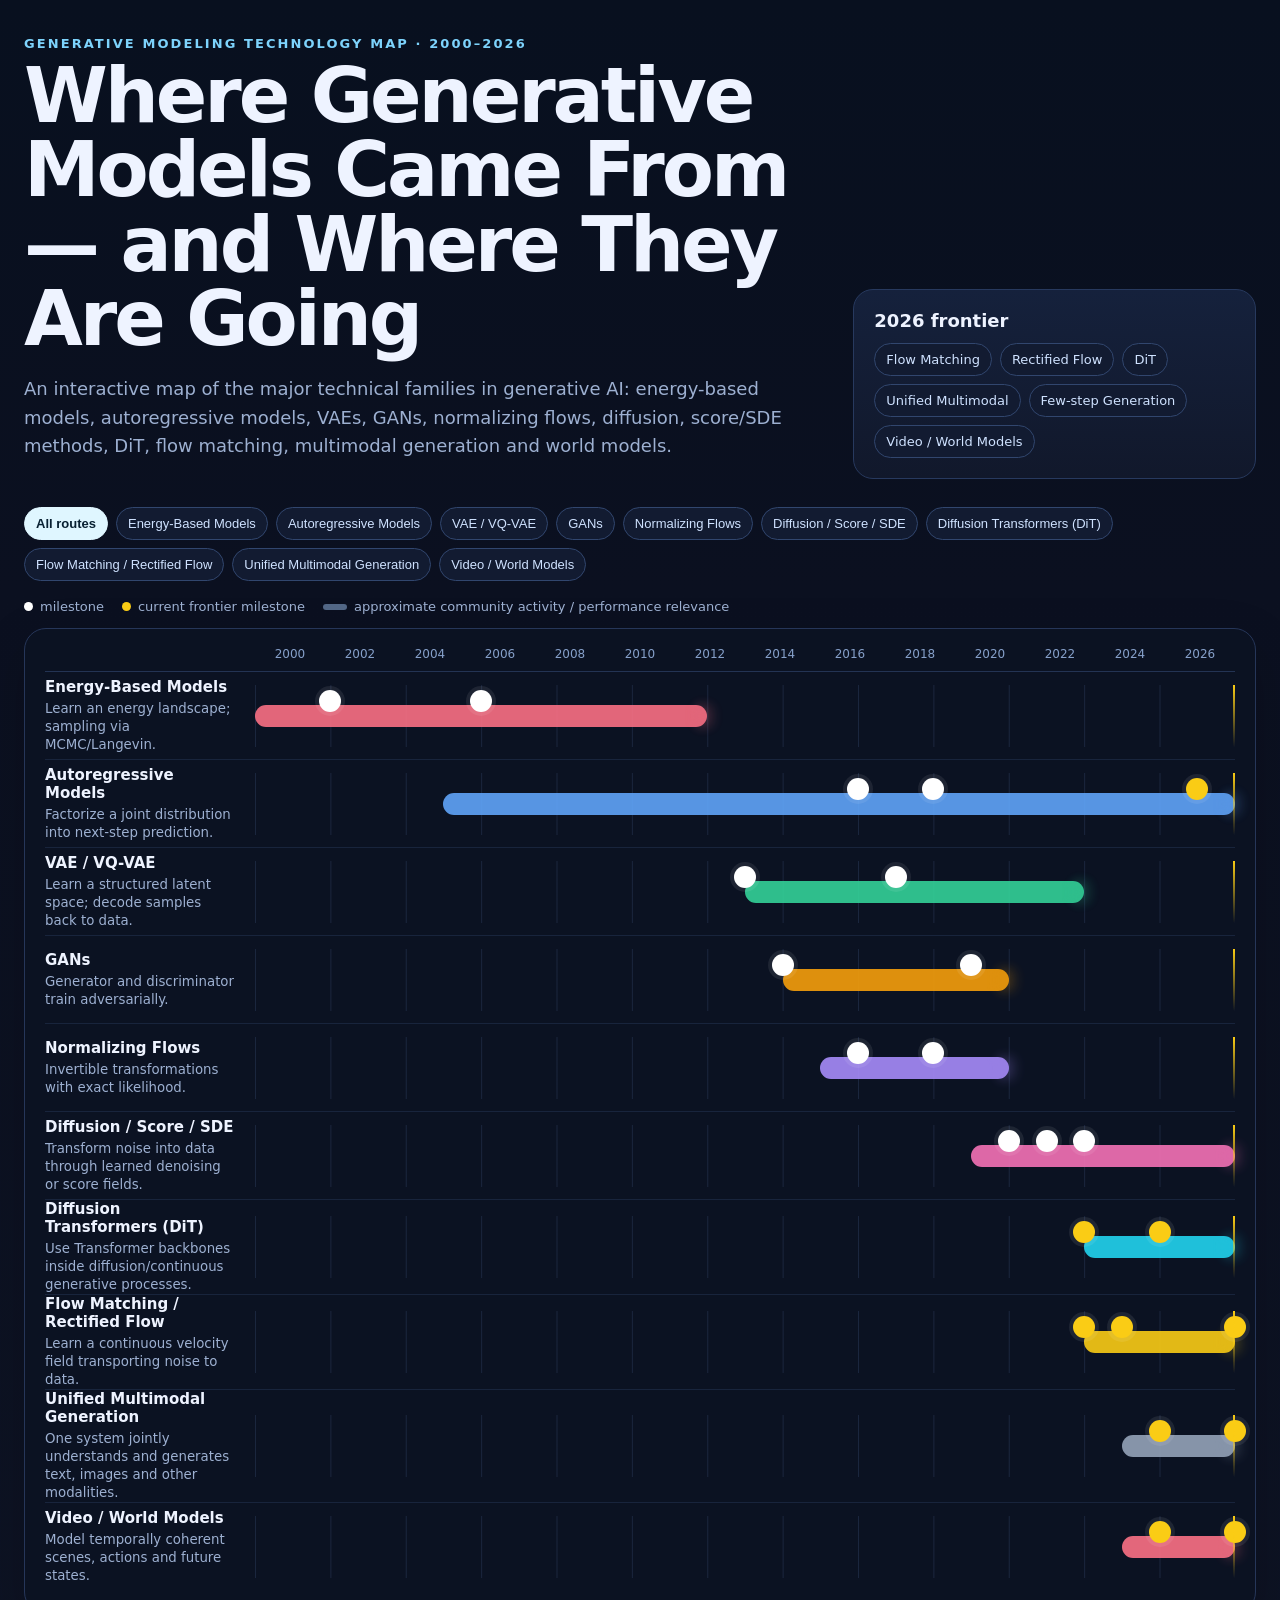
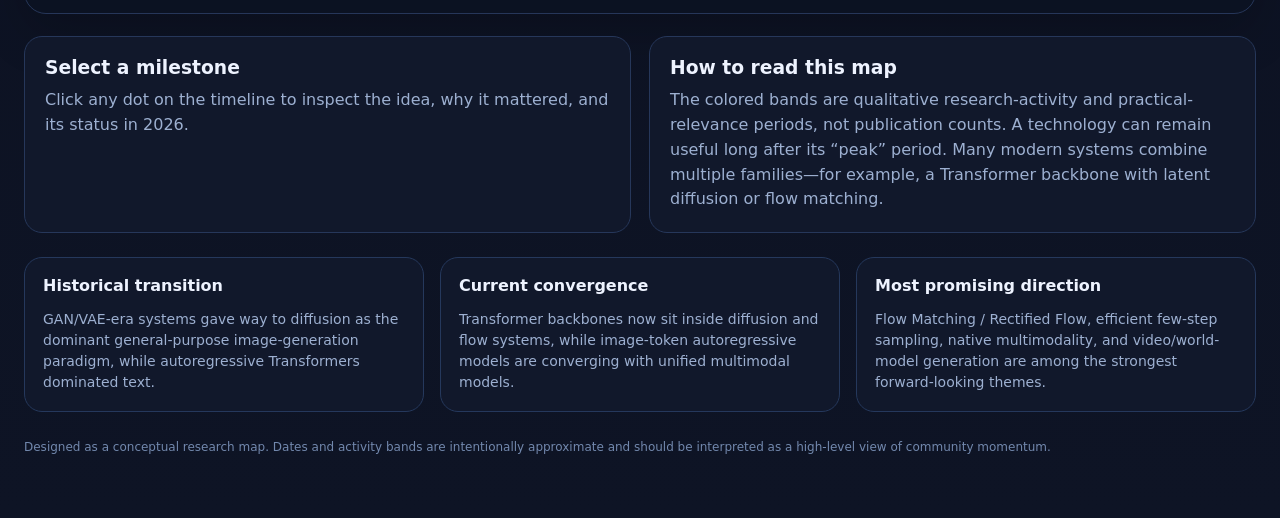
==== index.html @ 9d6b296e "Add interactive generative models timeline" ====
<!doctype html>
<html lang="en">
<head>
<meta charset="utf-8">
<meta name="viewport" content="width=device-width, initial-scale=1">
<title>Generative Models Timeline</title>
<meta name="description" content="Interactive timeline of generative modeling techniques from early energy-based models to diffusion, flow matching, multimodal generation and world models.">
<style>
:root{
  --bg:#0b1020;--panel:#11182b;--panel2:#172138;--text:#eef3ff;--muted:#9db0d1;--line:#2b3b61;--accent:#7dd3fc;
  --c1:#60a5fa;--c2:#34d399;--c3:#f59e0b;--c4:#f472b6;--c5:#a78bfa;--c6:#fb7185;--c7:#22d3ee;--c8:#facc15;
}
*{box-sizing:border-box}
body{margin:0;font-family:Inter,ui-sans-serif,system-ui,-apple-system,BlinkMacSystemFont,"Segoe UI",sans-serif;background:linear-gradient(180deg,#08101f,#0b1020 28%,#0e1425);color:var(--text)}
a{color:inherit}
.shell{max-width:1380px;margin:auto;padding:36px 24px 64px}
.hero{display:grid;grid-template-columns:1.6fr .8fr;gap:24px;align-items:end;margin-bottom:28px}
.kicker{font-size:13px;text-transform:uppercase;letter-spacing:.16em;color:var(--accent);font-weight:800}
h1{font-size:clamp(38px,6vw,76px);line-height:.98;margin:8px 0 14px;letter-spacing:-.04em}
.sub{max-width:800px;color:var(--muted);font-size:18px;line-height:1.6}
.frontier{background:linear-gradient(180deg,#15213c,#11182b);border:1px solid #27395e;border-radius:20px;padding:20px}
.frontier h2{margin:0 0 12px;font-size:18px}
.tags,.filters{display:flex;flex-wrap:wrap;gap:8px}
.tag,.filter{border:1px solid #31466e;background:#121b31;color:#cfe2ff;border-radius:999px;padding:8px 11px;font-size:13px}
.filter{cursor:pointer}
.filter.active{background:#dff6ff;color:#082032;border-color:#dff6ff;font-weight:700}
.legend{margin:18px 0 14px;display:flex;gap:18px;flex-wrap:wrap;color:var(--muted);font-size:13px}
.legend span{display:inline-flex;align-items:center;gap:7px}
.dot{width:9px;height:9px;border-radius:50%;background:#fff}.dash{width:24px;height:6px;border-radius:5px;background:#526786}.hot{background:#facc15}
.timeline-wrap{overflow-x:auto;border:1px solid #263659;border-radius:22px;background:rgba(12,19,35,.82);box-shadow:0 18px 50px rgba(0,0,0,.18)}
.timeline{min-width:1120px;padding:18px 20px 22px}
.years{display:grid;grid-template-columns:210px repeat(14,1fr);gap:0;color:#86a0ca;font-size:12px;border-bottom:1px solid #233353;padding-bottom:10px}
.year{text-align:center}
.row{display:grid;grid-template-columns:210px 1fr;align-items:center;min-height:88px;border-bottom:1px solid rgba(50,70,110,.35)}
.row:last-child{border-bottom:none}
.family{padding-right:18px}
.family strong{display:block;font-size:15px}
.family small{color:var(--muted);line-height:1.35;display:block;margin-top:4px}
.track{position:relative;height:62px;background-image:linear-gradient(to right,rgba(77,101,150,.24) 1px,transparent 1px);background-size:calc(100% / 13) 100%}
.band{position:absolute;top:20px;height:22px;border-radius:999px;opacity:.9}
.band::after{content:"";position:absolute;right:-10px;top:0;width:20px;height:22px;background:linear-gradient(90deg,currentColor,transparent);filter:blur(6px);opacity:.45}
.node{position:absolute;top:5px;transform:translateX(-50%);border:0;background:#fff;color:#0b1020;border-radius:999px;width:22px;height:22px;font-size:0;cursor:pointer;box-shadow:0 0 0 4px rgba(255,255,255,.08)}
.node:hover,.node:focus{outline:2px solid var(--accent);outline-offset:3px}
.node.hot{background:#facc15}
.nowline{position:absolute;right:0;top:0;bottom:0;width:2px;background:linear-gradient(#facc15,transparent)}
.detail{margin-top:22px;display:grid;grid-template-columns:1fr 1fr;gap:18px}
.card{background:var(--panel);border:1px solid #26375a;border-radius:18px;padding:20px}
.card h3{margin:0 0 10px}
.card p{color:var(--muted);line-height:1.55;margin:0}
.meta{margin-top:12px;font-size:13px;color:#b8c8e5}
.status{display:inline-block;padding:5px 8px;border-radius:8px;background:#1b2a48;margin-right:6px}
.bottom{margin-top:24px;display:grid;grid-template-columns:repeat(3,1fr);gap:16px}
.metric{background:var(--panel);border:1px solid #25385c;border-radius:18px;padding:18px}
.metric b{font-size:16px}.metric p{font-size:14px;color:var(--muted);line-height:1.5;margin-bottom:0}
footer{margin-top:28px;color:#7288ad;font-size:12px}
@media(max-width:800px){.hero,.detail,.bottom{grid-template-columns:1fr}.shell{padding:24px 14px 48px}}
</style>
</head>
<body>
<div class="shell">
<section class="hero">
  <div>
    <div class="kicker">Generative Modeling Technology Map · 2000–2026</div>
    <h1>Where Generative Models Came From — and Where They Are Going</h1>
    <p class="sub">An interactive map of the major technical families in generative AI: energy-based models, autoregressive models, VAEs, GANs, normalizing flows, diffusion, score/SDE methods, DiT, flow matching, multimodal generation and world models.</p>
  </div>
  <aside class="frontier">
    <h2>2026 frontier</h2>
    <div class="tags">
      <span class="tag">Flow Matching</span><span class="tag">Rectified Flow</span><span class="tag">DiT</span>
      <span class="tag">Unified Multimodal</span><span class="tag">Few-step Generation</span><span class="tag">Video / World Models</span>
    </div>
  </aside>
</section>

<div class="filters" id="filters"></div>
<div class="legend">
  <span><i class="dot"></i> milestone</span>
  <span><i class="dot hot"></i> current frontier milestone</span>
  <span><i class="dash"></i> approximate community activity / performance relevance</span>
</div>

<div class="timeline-wrap">
  <div class="timeline">
    <div class="years"><div></div><div class="year">2000</div><div class="year">2002</div><div class="year">2004</div><div class="year">2006</div><div class="year">2008</div><div class="year">2010</div><div class="year">2012</div><div class="year">2014</div><div class="year">2016</div><div class="year">2018</div><div class="year">2020</div><div class="year">2022</div><div class="year">2024</div><div class="year">2026</div></div>
    <div id="rows"></div>
  </div>
</div>

<section class="detail">
  <div class="card" id="detailCard">
    <h3>Select a milestone</h3>
    <p>Click any dot on the timeline to inspect the idea, why it mattered, and its status in 2026.</p>
  </div>
  <div class="card">
    <h3>How to read this map</h3>
    <p>The colored bands are qualitative research-activity and practical-relevance periods, not publication counts. A technology can remain useful long after its “peak” period. Many modern systems combine multiple families—for example, a Transformer backbone with latent diffusion or flow matching.</p>
  </div>
</section>

<section class="bottom">
  <div class="metric"><b>Historical transition</b><p>GAN/VAE-era systems gave way to diffusion as the dominant general-purpose image-generation paradigm, while autoregressive Transformers dominated text.</p></div>
  <div class="metric"><b>Current convergence</b><p>Transformer backbones now sit inside diffusion and flow systems, while image-token autoregressive models are converging with unified multimodal models.</p></div>
  <div class="metric"><b>Most promising direction</b><p>Flow Matching / Rectified Flow, efficient few-step sampling, native multimodality, and video/world-model generation are among the strongest forward-looking themes.</p></div>
</section>

<footer>Designed as a conceptual research map. Dates and activity bands are intentionally approximate and should be interpreted as a high-level view of community momentum.</footer>
</div>

<script>
const START=2000, END=2026;
const families=[
 {id:"ebm",name:"Energy-Based Models",desc:"Learn an energy landscape; sampling via MCMC/Langevin.",color:"var(--c6)",start:2000,end:2012,fade:2018,events:[
   [2002,"Energy-Based Learning","Early deep generative modeling centered on assigning low energy to plausible data and higher energy elsewhere.","Historical foundation"],
   [2006,"Restricted Boltzmann Machines","RBMs became a practical building block in early deep generative learning.","Historical peak"]
 ]},
 {id:"ar",name:"Autoregressive Models",desc:"Factorize a joint distribution into next-step prediction.",color:"var(--c1)",start:2005,end:2026,events:[
   [2016,"PixelCNN / PixelRNN","Autoregressive density estimation became competitive for images via pixel-by-pixel likelihood modeling.","Active"],
   [2018,"Transformer generation","Transformer-based next-token prediction became the dominant scaling path for language generation.","Dominant in text"],
   [2025,"Unified multimodal AR","Images can be represented as tokens and generated within a shared multimodal autoregressive framework.","Frontier"]
 ]},
 {id:"vae",name:"VAE / VQ-VAE",desc:"Learn a structured latent space; decode samples back to data.",color:"var(--c2)",start:2013,end:2022,fade:2026,events:[
   [2013,"Variational Autoencoder","VAEs introduced scalable amortized variational inference for deep latent-variable models.","Mature"],
   [2017,"VQ-VAE","Discrete latent codes made image tokenization practical and connected latent models to autoregressive Transformers.","Still foundational"]
 ]},
 {id:"gan",name:"GANs",desc:"Generator and discriminator train adversarially.",color:"var(--c3)",start:2014,end:2020,fade:2024,events:[
   [2014,"GAN","Adversarial training created a new path to high-fidelity sample generation.","Historical breakthrough"],
   [2019,"StyleGAN","Style-based generators pushed controllable, photorealistic face synthesis to a new level.","Mature / specialized"]
 ]},
 {id:"nf",name:"Normalizing Flows",desc:"Invertible transformations with exact likelihood.",color:"var(--c5)",start:2015,end:2020,fade:2024,events:[
   [2016,"RealNVP","Coupling layers made exact-likelihood flows practical for images.","Mature"],
   [2018,"Glow","Invertible 1×1 convolutions improved expressivity and image synthesis quality.","Mature"]
 ]},
 {id:"diff",name:"Diffusion / Score / SDE",desc:"Transform noise into data through learned denoising or score fields.",color:"var(--c4)",start:2019,end:2026,events:[
   [2020,"DDPM","Denoising Diffusion Probabilistic Models made diffusion a major generative paradigm.","Major breakthrough"],
   [2021,"Score-based SDE","Score modeling and stochastic differential equations unified diffusion-like generative dynamics.","Highly influential"],
   [2022,"Latent Diffusion","Moving denoising into latent space enabled efficient high-resolution text-to-image systems.","Mainstream"]
 ]},
 {id:"dit",name:"Diffusion Transformers (DiT)",desc:"Use Transformer backbones inside diffusion/continuous generative processes.",color:"var(--c7)",start:2022,end:2026,events:[
   [2022,"DiT","Transformer backbones replaced U-Nets in a scalable diffusion architecture.","Frontier backbone"],
   [2024,"Large-scale DiT systems","Scaling laws and multimodal conditioning made DiT-style architectures central to modern image/video generation.","Hot"]
 ]},
 {id:"flow",name:"Flow Matching / Rectified Flow",desc:"Learn a continuous velocity field transporting noise to data.",color:"var(--c8)",start:2022,end:2026,events:[
   [2022,"Flow Matching","Continuous transport objectives offered a direct alternative to classical diffusion training.","Fast-growing"],
   [2023,"Rectified Flow","Straighter probability paths and ODE generation highlighted efficiency and simpler transport geometry.","Very hot"],
   [2026,"Flow-centric generation","Flow-based training and sampling are now a major frontier for image, video and multimodal generation.","Current frontier"]
 ]},
 {id:"multi",name:"Unified Multimodal Generation",desc:"One system jointly understands and generates text, images and other modalities.",color:"#94a3b8",start:2023,end:2026,events:[
   [2024,"Native multimodal generation","Understanding, editing and generation increasingly move into shared multimodal models.","Frontier"],
   [2026,"Unified generative agents","Generation is becoming part of general multimodal reasoning and tool-using systems.","Emerging frontier"]
 ]},
 {id:"world",name:"Video / World Models",desc:"Model temporally coherent scenes, actions and future states.",color:"#fb7185",start:2023,end:2026,events:[
   [2024,"Foundation video generation","Longer, higher-fidelity video generation became a major application frontier.","Hot"],
   [2026,"World-model direction","Generative models increasingly target interactive environments, simulation and action-conditioned futures.","Current frontier"]
 ]}
];

const filters=document.getElementById("filters");
const rows=document.getElementById("rows");
const detail=document.getElementById("detailCard");

function pct(y){return ((y-START)/(END-START))*100}
function statusHot(s){return /frontier|hot|fast-growing/i.test(s)}

function render(filter="all"){
 rows.innerHTML="";
 families.forEach(f=>{
   if(filter!=="all" && f.id!==filter) return;
   const row=document.createElement("div");row.className="row";
   const fam=document.createElement("div");fam.className="family";
   fam.innerHTML="<strong>"+f.name+"</strong><small>"+f.desc+"</small>";
   const tr=document.createElement("div");tr.className="track";
   const band=document.createElement("div");band.className="band";
   band.style.left=pct(f.start)+"%";band.style.width=(pct(f.end)-pct(f.start))+"%";band.style.background=f.color;band.style.color=f.color;
   tr.appendChild(band);
   f.events.forEach(e=>{
     const b=document.createElement("button");b.className="node"+(statusHot(e[3])?" hot":"");b.style.left=pct(e[0])+"%";
     b.setAttribute("aria-label",e[1]+" ("+e[0]+")");
     b.addEventListener("click",()=>showDetail(f,e));
     tr.appendChild(b);
   });
   const now=document.createElement("div");now.className="nowline";tr.appendChild(now);
   row.appendChild(fam);row.appendChild(tr);rows.appendChild(row);
 });
}

function showDetail(f,e){
 detail.innerHTML="<h3>"+e[1]+" · "+e[0]+"</h3><p>"+e[2]+"</p><div class='meta'><span class='status'>"+f.name+"</span><span class='status'>"+e[3]+"</span></div>";
}

const all=document.createElement("button");all.className="filter active";all.textContent="All routes";all.addEventListener("click",()=>selectFilter(all,"all"));filters.appendChild(all);
families.forEach(f=>{const b=document.createElement("button");b.className="filter";b.textContent=f.name;b.addEventListener("click",()=>selectFilter(b,f.id));filters.appendChild(b)});
function selectFilter(btn,id){document.querySelectorAll(".filter").forEach(x=>x.classList.remove("active"));btn.classList.add("active");render(id)}
render();
</script>
</body>
</html>
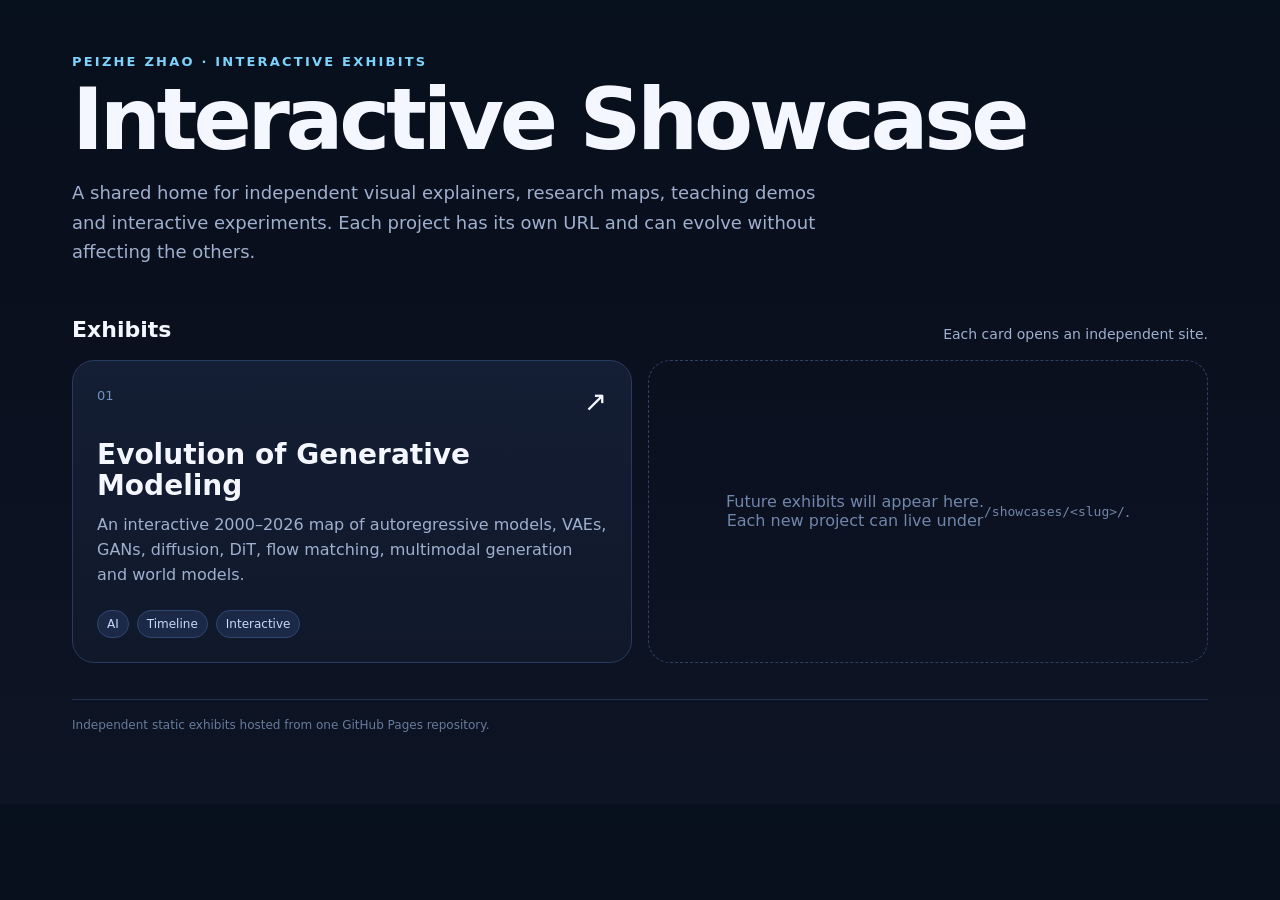
==== commit 4840bec0: "Turn root page into general interactive showcase hub" ====
--- a/index.html
+++ b/index.html
@@ -3,195 +3,37 @@
 <head>
 <meta charset="utf-8">
 <meta name="viewport" content="width=device-width, initial-scale=1">
-<title>Generative Models Timeline</title>
-<meta name="description" content="Interactive timeline of generative modeling techniques from early energy-based models to diffusion, flow matching, multimodal generation and world models.">
+<title>Interactive Showcase</title>
+<meta name="description" content="A collection of independent interactive visualizations, explainers, demos and research showcases.">
 <style>
-:root{
-  --bg:#0b1020;--panel:#11182b;--panel2:#172138;--text:#eef3ff;--muted:#9db0d1;--line:#2b3b61;--accent:#7dd3fc;
-  --c1:#60a5fa;--c2:#34d399;--c3:#f59e0b;--c4:#f472b6;--c5:#a78bfa;--c6:#fb7185;--c7:#22d3ee;--c8:#facc15;
-}
-*{box-sizing:border-box}
-body{margin:0;font-family:Inter,ui-sans-serif,system-ui,-apple-system,BlinkMacSystemFont,"Segoe UI",sans-serif;background:linear-gradient(180deg,#08101f,#0b1020 28%,#0e1425);color:var(--text)}
-a{color:inherit}
-.shell{max-width:1380px;margin:auto;padding:36px 24px 64px}
-.hero{display:grid;grid-template-columns:1.6fr .8fr;gap:24px;align-items:end;margin-bottom:28px}
-.kicker{font-size:13px;text-transform:uppercase;letter-spacing:.16em;color:var(--accent);font-weight:800}
-h1{font-size:clamp(38px,6vw,76px);line-height:.98;margin:8px 0 14px;letter-spacing:-.04em}
-.sub{max-width:800px;color:var(--muted);font-size:18px;line-height:1.6}
-.frontier{background:linear-gradient(180deg,#15213c,#11182b);border:1px solid #27395e;border-radius:20px;padding:20px}
-.frontier h2{margin:0 0 12px;font-size:18px}
-.tags,.filters{display:flex;flex-wrap:wrap;gap:8px}
-.tag,.filter{border:1px solid #31466e;background:#121b31;color:#cfe2ff;border-radius:999px;padding:8px 11px;font-size:13px}
-.filter{cursor:pointer}
-.filter.active{background:#dff6ff;color:#082032;border-color:#dff6ff;font-weight:700}
-.legend{margin:18px 0 14px;display:flex;gap:18px;flex-wrap:wrap;color:var(--muted);font-size:13px}
-.legend span{display:inline-flex;align-items:center;gap:7px}
-.dot{width:9px;height:9px;border-radius:50%;background:#fff}.dash{width:24px;height:6px;border-radius:5px;background:#526786}.hot{background:#facc15}
-.timeline-wrap{overflow-x:auto;border:1px solid #263659;border-radius:22px;background:rgba(12,19,35,.82);box-shadow:0 18px 50px rgba(0,0,0,.18)}
-.timeline{min-width:1120px;padding:18px 20px 22px}
-.years{display:grid;grid-template-columns:210px repeat(14,1fr);gap:0;color:#86a0ca;font-size:12px;border-bottom:1px solid #233353;padding-bottom:10px}
-.year{text-align:center}
-.row{display:grid;grid-template-columns:210px 1fr;align-items:center;min-height:88px;border-bottom:1px solid rgba(50,70,110,.35)}
-.row:last-child{border-bottom:none}
-.family{padding-right:18px}
-.family strong{display:block;font-size:15px}
-.family small{color:var(--muted);line-height:1.35;display:block;margin-top:4px}
-.track{position:relative;height:62px;background-image:linear-gradient(to right,rgba(77,101,150,.24) 1px,transparent 1px);background-size:calc(100% / 13) 100%}
-.band{position:absolute;top:20px;height:22px;border-radius:999px;opacity:.9}
-.band::after{content:"";position:absolute;right:-10px;top:0;width:20px;height:22px;background:linear-gradient(90deg,currentColor,transparent);filter:blur(6px);opacity:.45}
-.node{position:absolute;top:5px;transform:translateX(-50%);border:0;background:#fff;color:#0b1020;border-radius:999px;width:22px;height:22px;font-size:0;cursor:pointer;box-shadow:0 0 0 4px rgba(255,255,255,.08)}
-.node:hover,.node:focus{outline:2px solid var(--accent);outline-offset:3px}
-.node.hot{background:#facc15}
-.nowline{position:absolute;right:0;top:0;bottom:0;width:2px;background:linear-gradient(#facc15,transparent)}
-.detail{margin-top:22px;display:grid;grid-template-columns:1fr 1fr;gap:18px}
-.card{background:var(--panel);border:1px solid #26375a;border-radius:18px;padding:20px}
-.card h3{margin:0 0 10px}
-.card p{color:var(--muted);line-height:1.55;margin:0}
-.meta{margin-top:12px;font-size:13px;color:#b8c8e5}
-.status{display:inline-block;padding:5px 8px;border-radius:8px;background:#1b2a48;margin-right:6px}
-.bottom{margin-top:24px;display:grid;grid-template-columns:repeat(3,1fr);gap:16px}
-.metric{background:var(--panel);border:1px solid #25385c;border-radius:18px;padding:18px}
-.metric b{font-size:16px}.metric p{font-size:14px;color:var(--muted);line-height:1.5;margin-bottom:0}
-footer{margin-top:28px;color:#7288ad;font-size:12px}
-@media(max-width:800px){.hero,.detail,.bottom{grid-template-columns:1fr}.shell{padding:24px 14px 48px}}
+:root{--bg:#0a0f1d;--panel:#121a2d;--panel2:#18223a;--text:#f4f7ff;--muted:#9fb0cf;--line:#2a3a60;--accent:#7dd3fc}
+*{box-sizing:border-box}body{margin:0;background:linear-gradient(180deg,#07101d,#0a0f1d 30%,#0d1424);color:var(--text);font-family:Inter,ui-sans-serif,system-ui,-apple-system,BlinkMacSystemFont,"Segoe UI",sans-serif}
+.shell{max-width:1180px;margin:auto;padding:54px 22px 72px}.eyebrow{font-size:13px;letter-spacing:.17em;text-transform:uppercase;color:var(--accent);font-weight:800}
+h1{font-size:clamp(46px,8vw,86px);line-height:.94;letter-spacing:-.05em;margin:10px 0 18px}.lead{max-width:760px;color:var(--muted);font-size:18px;line-height:1.65}
+.bar{display:flex;justify-content:space-between;gap:18px;align-items:end;margin:50px 0 18px}.bar h2{margin:0;font-size:22px}.bar p{margin:0;color:var(--muted);font-size:14px}
+.grid{display:grid;grid-template-columns:repeat(12,1fr);gap:16px}.card{grid-column:span 6;display:block;text-decoration:none;color:inherit;background:linear-gradient(180deg,#141e34,#10182a);border:1px solid #293a61;border-radius:22px;padding:24px;min-height:240px;transition:.18s transform,.18s border-color}
+.card:hover{transform:translateY(-3px);border-color:#4c6b9f}.card .num{color:#7190bd;font-size:13px}.card h3{font-size:28px;line-height:1.1;margin:36px 0 12px}.card p{color:var(--muted);line-height:1.55;margin:0 0 22px}.tags{display:flex;gap:8px;flex-wrap:wrap}.tag{font-size:12px;background:#1b2946;border:1px solid #30476f;border-radius:999px;padding:6px 9px;color:#c9daf8}.arrow{float:right;font-size:28px}
+.empty{grid-column:span 6;border:1px dashed #304264;border-radius:22px;padding:24px;color:#7086aa;display:flex;align-items:center;justify-content:center;min-height:240px;text-align:center}
+footer{margin-top:36px;color:#667b9d;font-size:12px;border-top:1px solid #22314f;padding-top:18px}
+@media(max-width:760px){.card,.empty{grid-column:1/-1}.shell{padding:34px 14px 52px}.bar{align-items:flex-start;flex-direction:column}}
 </style>
 </head>
 <body>
-<div class="shell">
-<section class="hero">
-  <div>
-    <div class="kicker">Generative Modeling Technology Map · 2000–2026</div>
-    <h1>Where Generative Models Came From — and Where They Are Going</h1>
-    <p class="sub">An interactive map of the major technical families in generative AI: energy-based models, autoregressive models, VAEs, GANs, normalizing flows, diffusion, score/SDE methods, DiT, flow matching, multimodal generation and world models.</p>
-  </div>
-  <aside class="frontier">
-    <h2>2026 frontier</h2>
-    <div class="tags">
-      <span class="tag">Flow Matching</span><span class="tag">Rectified Flow</span><span class="tag">DiT</span>
-      <span class="tag">Unified Multimodal</span><span class="tag">Few-step Generation</span><span class="tag">Video / World Models</span>
-    </div>
-  </aside>
+<main class="shell">
+<div class="eyebrow">Peizhe Zhao · Interactive Exhibits</div>
+<h1>Interactive Showcase</h1>
+<p class="lead">A shared home for independent visual explainers, research maps, teaching demos and interactive experiments. Each project has its own URL and can evolve without affecting the others.</p>
+<div class="bar"><h2>Exhibits</h2><p>Each card opens an independent site.</p></div>
+<section class="grid">
+<a class="card" href="./showcases/generative-models-timeline/">
+  <span class="num">01</span><span class="arrow">↗</span>
+  <h3>Evolution of Generative Modeling</h3>
+  <p>An interactive 2000–2026 map of autoregressive models, VAEs, GANs, diffusion, DiT, flow matching, multimodal generation and world models.</p>
+  <div class="tags"><span class="tag">AI</span><span class="tag">Timeline</span><span class="tag">Interactive</span></div>
+</a>
+<div class="empty">Future exhibits will appear here.<br>Each new project can live under <code>/showcases/&lt;slug&gt;/</code>.</div>
 </section>
-
-<div class="filters" id="filters"></div>
-<div class="legend">
-  <span><i class="dot"></i> milestone</span>
-  <span><i class="dot hot"></i> current frontier milestone</span>
-  <span><i class="dash"></i> approximate community activity / performance relevance</span>
-</div>
-
-<div class="timeline-wrap">
-  <div class="timeline">
-    <div class="years"><div></div><div class="year">2000</div><div class="year">2002</div><div class="year">2004</div><div class="year">2006</div><div class="year">2008</div><div class="year">2010</div><div class="year">2012</div><div class="year">2014</div><div class="year">2016</div><div class="year">2018</div><div class="year">2020</div><div class="year">2022</div><div class="year">2024</div><div class="year">2026</div></div>
-    <div id="rows"></div>
-  </div>
-</div>
-
-<section class="detail">
-  <div class="card" id="detailCard">
-    <h3>Select a milestone</h3>
-    <p>Click any dot on the timeline to inspect the idea, why it mattered, and its status in 2026.</p>
-  </div>
-  <div class="card">
-    <h3>How to read this map</h3>
-    <p>The colored bands are qualitative research-activity and practical-relevance periods, not publication counts. A technology can remain useful long after its “peak” period. Many modern systems combine multiple families—for example, a Transformer backbone with latent diffusion or flow matching.</p>
-  </div>
-</section>
-
-<section class="bottom">
-  <div class="metric"><b>Historical transition</b><p>GAN/VAE-era systems gave way to diffusion as the dominant general-purpose image-generation paradigm, while autoregressive Transformers dominated text.</p></div>
-  <div class="metric"><b>Current convergence</b><p>Transformer backbones now sit inside diffusion and flow systems, while image-token autoregressive models are converging with unified multimodal models.</p></div>
-  <div class="metric"><b>Most promising direction</b><p>Flow Matching / Rectified Flow, efficient few-step sampling, native multimodality, and video/world-model generation are among the strongest forward-looking themes.</p></div>
-</section>
-
-<footer>Designed as a conceptual research map. Dates and activity bands are intentionally approximate and should be interpreted as a high-level view of community momentum.</footer>
-</div>
-
-<script>
-const START=2000, END=2026;
-const families=[
- {id:"ebm",name:"Energy-Based Models",desc:"Learn an energy landscape; sampling via MCMC/Langevin.",color:"var(--c6)",start:2000,end:2012,fade:2018,events:[
-   [2002,"Energy-Based Learning","Early deep generative modeling centered on assigning low energy to plausible data and higher energy elsewhere.","Historical foundation"],
-   [2006,"Restricted Boltzmann Machines","RBMs became a practical building block in early deep generative learning.","Historical peak"]
- ]},
- {id:"ar",name:"Autoregressive Models",desc:"Factorize a joint distribution into next-step prediction.",color:"var(--c1)",start:2005,end:2026,events:[
-   [2016,"PixelCNN / PixelRNN","Autoregressive density estimation became competitive for images via pixel-by-pixel likelihood modeling.","Active"],
-   [2018,"Transformer generation","Transformer-based next-token prediction became the dominant scaling path for language generation.","Dominant in text"],
-   [2025,"Unified multimodal AR","Images can be represented as tokens and generated within a shared multimodal autoregressive framework.","Frontier"]
- ]},
- {id:"vae",name:"VAE / VQ-VAE",desc:"Learn a structured latent space; decode samples back to data.",color:"var(--c2)",start:2013,end:2022,fade:2026,events:[
-   [2013,"Variational Autoencoder","VAEs introduced scalable amortized variational inference for deep latent-variable models.","Mature"],
-   [2017,"VQ-VAE","Discrete latent codes made image tokenization practical and connected latent models to autoregressive Transformers.","Still foundational"]
- ]},
- {id:"gan",name:"GANs",desc:"Generator and discriminator train adversarially.",color:"var(--c3)",start:2014,end:2020,fade:2024,events:[
-   [2014,"GAN","Adversarial training created a new path to high-fidelity sample generation.","Historical breakthrough"],
-   [2019,"StyleGAN","Style-based generators pushed controllable, photorealistic face synthesis to a new level.","Mature / specialized"]
- ]},
- {id:"nf",name:"Normalizing Flows",desc:"Invertible transformations with exact likelihood.",color:"var(--c5)",start:2015,end:2020,fade:2024,events:[
-   [2016,"RealNVP","Coupling layers made exact-likelihood flows practical for images.","Mature"],
-   [2018,"Glow","Invertible 1×1 convolutions improved expressivity and image synthesis quality.","Mature"]
- ]},
- {id:"diff",name:"Diffusion / Score / SDE",desc:"Transform noise into data through learned denoising or score fields.",color:"var(--c4)",start:2019,end:2026,events:[
-   [2020,"DDPM","Denoising Diffusion Probabilistic Models made diffusion a major generative paradigm.","Major breakthrough"],
-   [2021,"Score-based SDE","Score modeling and stochastic differential equations unified diffusion-like generative dynamics.","Highly influential"],
-   [2022,"Latent Diffusion","Moving denoising into latent space enabled efficient high-resolution text-to-image systems.","Mainstream"]
- ]},
- {id:"dit",name:"Diffusion Transformers (DiT)",desc:"Use Transformer backbones inside diffusion/continuous generative processes.",color:"var(--c7)",start:2022,end:2026,events:[
-   [2022,"DiT","Transformer backbones replaced U-Nets in a scalable diffusion architecture.","Frontier backbone"],
-   [2024,"Large-scale DiT systems","Scaling laws and multimodal conditioning made DiT-style architectures central to modern image/video generation.","Hot"]
- ]},
- {id:"flow",name:"Flow Matching / Rectified Flow",desc:"Learn a continuous velocity field transporting noise to data.",color:"var(--c8)",start:2022,end:2026,events:[
-   [2022,"Flow Matching","Continuous transport objectives offered a direct alternative to classical diffusion training.","Fast-growing"],
-   [2023,"Rectified Flow","Straighter probability paths and ODE generation highlighted efficiency and simpler transport geometry.","Very hot"],
-   [2026,"Flow-centric generation","Flow-based training and sampling are now a major frontier for image, video and multimodal generation.","Current frontier"]
- ]},
- {id:"multi",name:"Unified Multimodal Generation",desc:"One system jointly understands and generates text, images and other modalities.",color:"#94a3b8",start:2023,end:2026,events:[
-   [2024,"Native multimodal generation","Understanding, editing and generation increasingly move into shared multimodal models.","Frontier"],
-   [2026,"Unified generative agents","Generation is becoming part of general multimodal reasoning and tool-using systems.","Emerging frontier"]
- ]},
- {id:"world",name:"Video / World Models",desc:"Model temporally coherent scenes, actions and future states.",color:"#fb7185",start:2023,end:2026,events:[
-   [2024,"Foundation video generation","Longer, higher-fidelity video generation became a major application frontier.","Hot"],
-   [2026,"World-model direction","Generative models increasingly target interactive environments, simulation and action-conditioned futures.","Current frontier"]
- ]}
-];
-
-const filters=document.getElementById("filters");
-const rows=document.getElementById("rows");
-const detail=document.getElementById("detailCard");
-
-function pct(y){return ((y-START)/(END-START))*100}
-function statusHot(s){return /frontier|hot|fast-growing/i.test(s)}
-
-function render(filter="all"){
- rows.innerHTML="";
- families.forEach(f=>{
-   if(filter!=="all" && f.id!==filter) return;
-   const row=document.createElement("div");row.className="row";
-   const fam=document.createElement("div");fam.className="family";
-   fam.innerHTML="<strong>"+f.name+"</strong><small>"+f.desc+"</small>";
-   const tr=document.createElement("div");tr.className="track";
-   const band=document.createElement("div");band.className="band";
-   band.style.left=pct(f.start)+"%";band.style.width=(pct(f.end)-pct(f.start))+"%";band.style.background=f.color;band.style.color=f.color;
-   tr.appendChild(band);
-   f.events.forEach(e=>{
-     const b=document.createElement("button");b.className="node"+(statusHot(e[3])?" hot":"");b.style.left=pct(e[0])+"%";
-     b.setAttribute("aria-label",e[1]+" ("+e[0]+")");
-     b.addEventListener("click",()=>showDetail(f,e));
-     tr.appendChild(b);
-   });
-   const now=document.createElement("div");now.className="nowline";tr.appendChild(now);
-   row.appendChild(fam);row.appendChild(tr);rows.appendChild(row);
- });
-}
-
-function showDetail(f,e){
- detail.innerHTML="<h3>"+e[1]+" · "+e[0]+"</h3><p>"+e[2]+"</p><div class='meta'><span class='status'>"+f.name+"</span><span class='status'>"+e[3]+"</span></div>";
-}
-
-const all=document.createElement("button");all.className="filter active";all.textContent="All routes";all.addEventListener("click",()=>selectFilter(all,"all"));filters.appendChild(all);
-families.forEach(f=>{const b=document.createElement("button");b.className="filter";b.textContent=f.name;b.addEventListener("click",()=>selectFilter(b,f.id));filters.appendChild(b)});
-function selectFilter(btn,id){document.querySelectorAll(".filter").forEach(x=>x.classList.remove("active"));btn.classList.add("active");render(id)}
-render();
-</script>
+<footer>Independent static exhibits hosted from one GitHub Pages repository.</footer>
+</main>
 </body>
 </html>
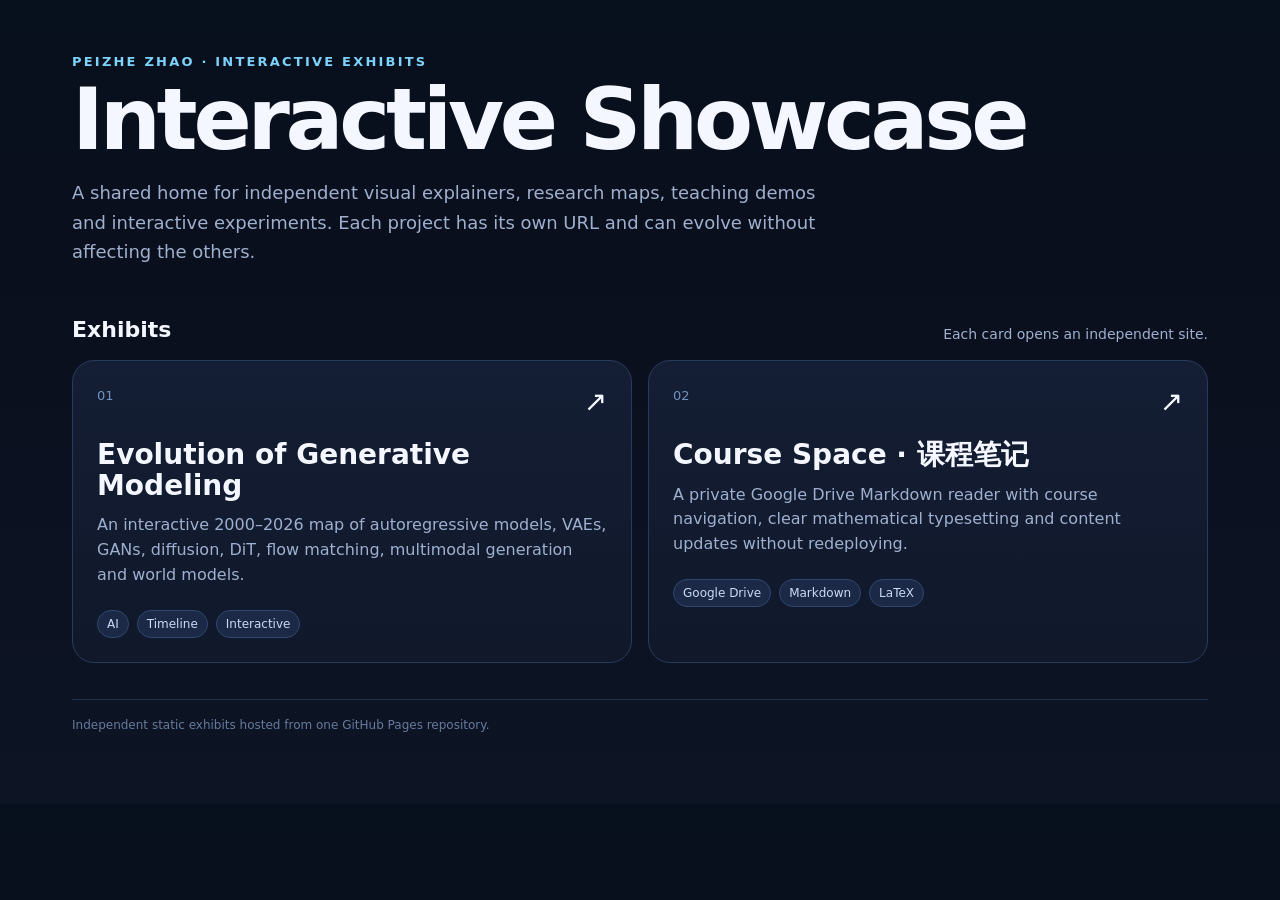
==== commit b9162714: "Add private Google Drive course reader with Markdown and verified KaTeX rendering" ====
--- a/index.html
+++ b/index.html
@@ -31,9 +31,14 @@
   <p>An interactive 2000–2026 map of autoregressive models, VAEs, GANs, diffusion, DiT, flow matching, multimodal generation and world models.</p>
   <div class="tags"><span class="tag">AI</span><span class="tag">Timeline</span><span class="tag">Interactive</span></div>
 </a>
-<div class="empty">Future exhibits will appear here.<br>Each new project can live under <code>/showcases/&lt;slug&gt;/</code>.</div>
+<a class="card" href="./showcases/course-notes-reader/">
+  <span class="num">02</span><span class="arrow">↗</span>
+  <h3>Course Space · 课程笔记</h3>
+  <p>A private Google Drive Markdown reader with course navigation, clear mathematical typesetting and content updates without redeploying.</p>
+  <div class="tags"><span class="tag">Google Drive</span><span class="tag">Markdown</span><span class="tag">LaTeX</span></div>
+</a>
 </section>
 <footer>Independent static exhibits hosted from one GitHub Pages repository.</footer>
 </main>
 </body>
-</html>+</html>
